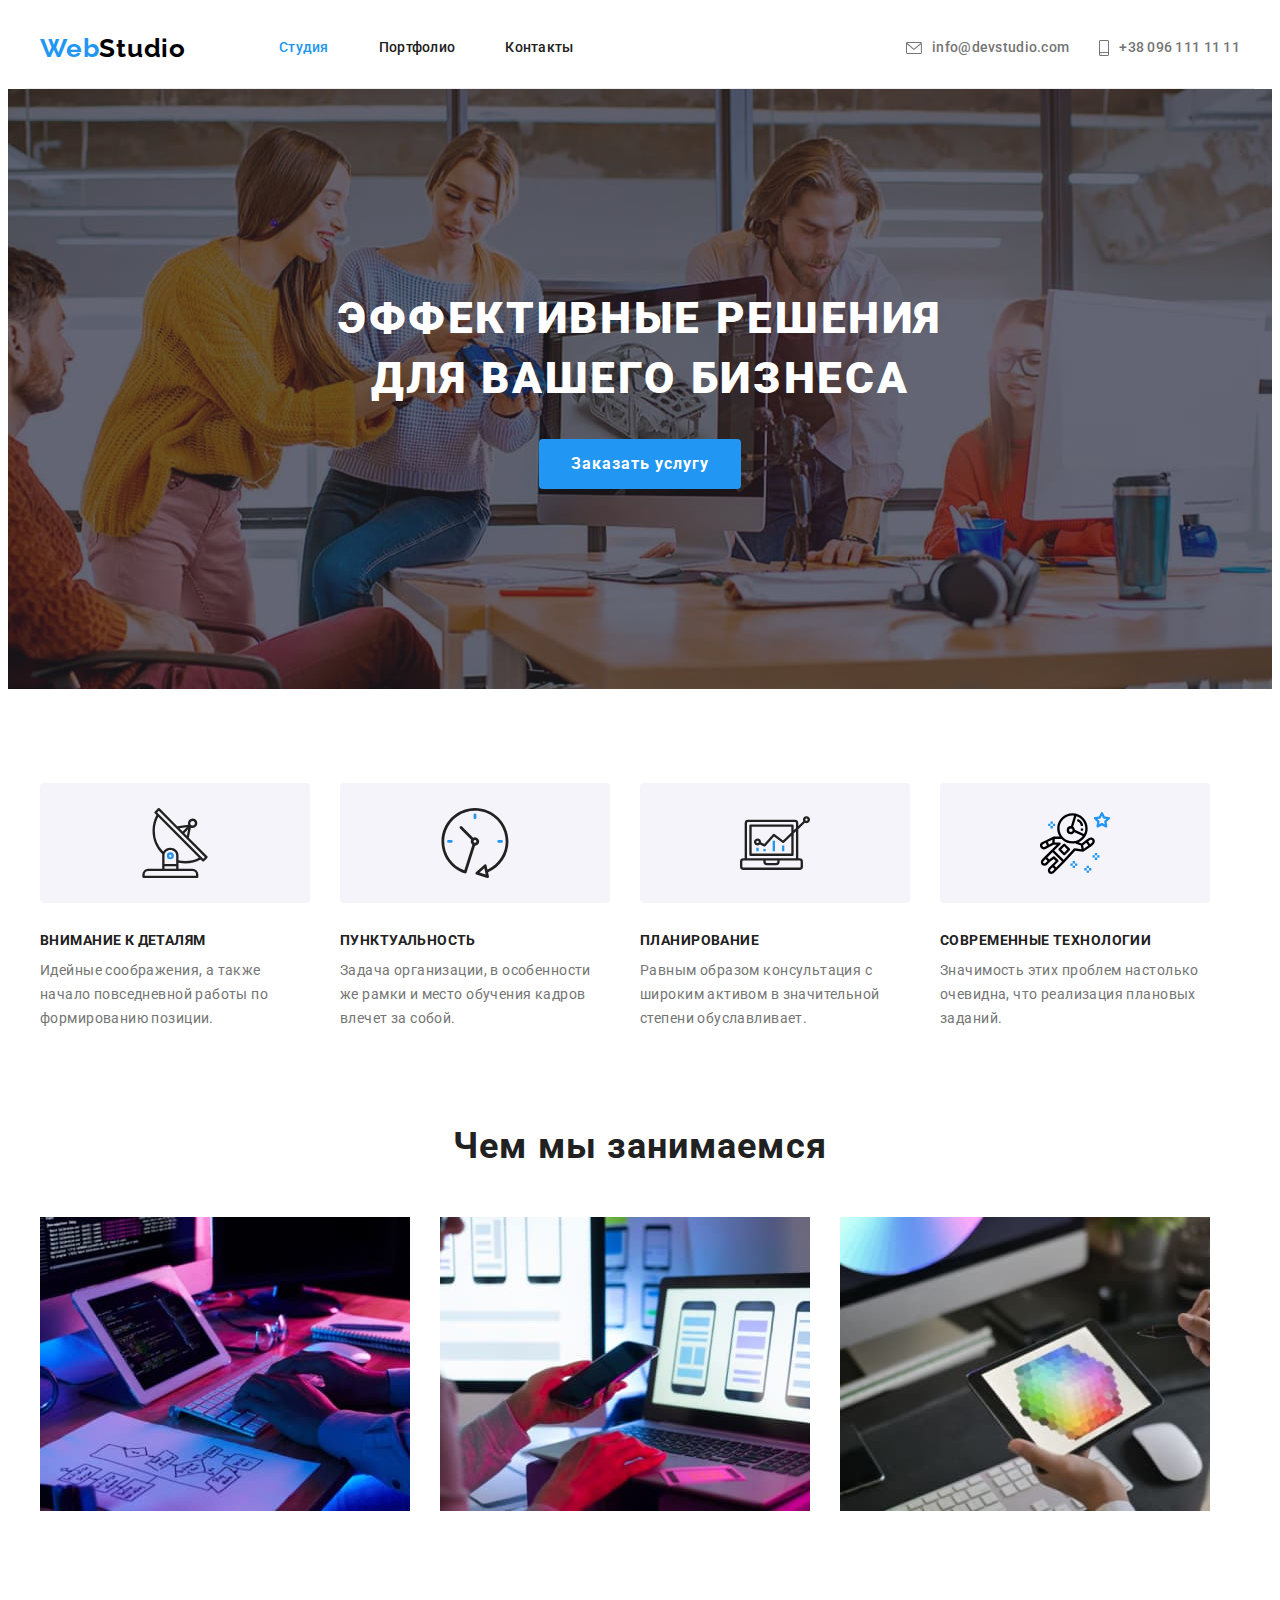
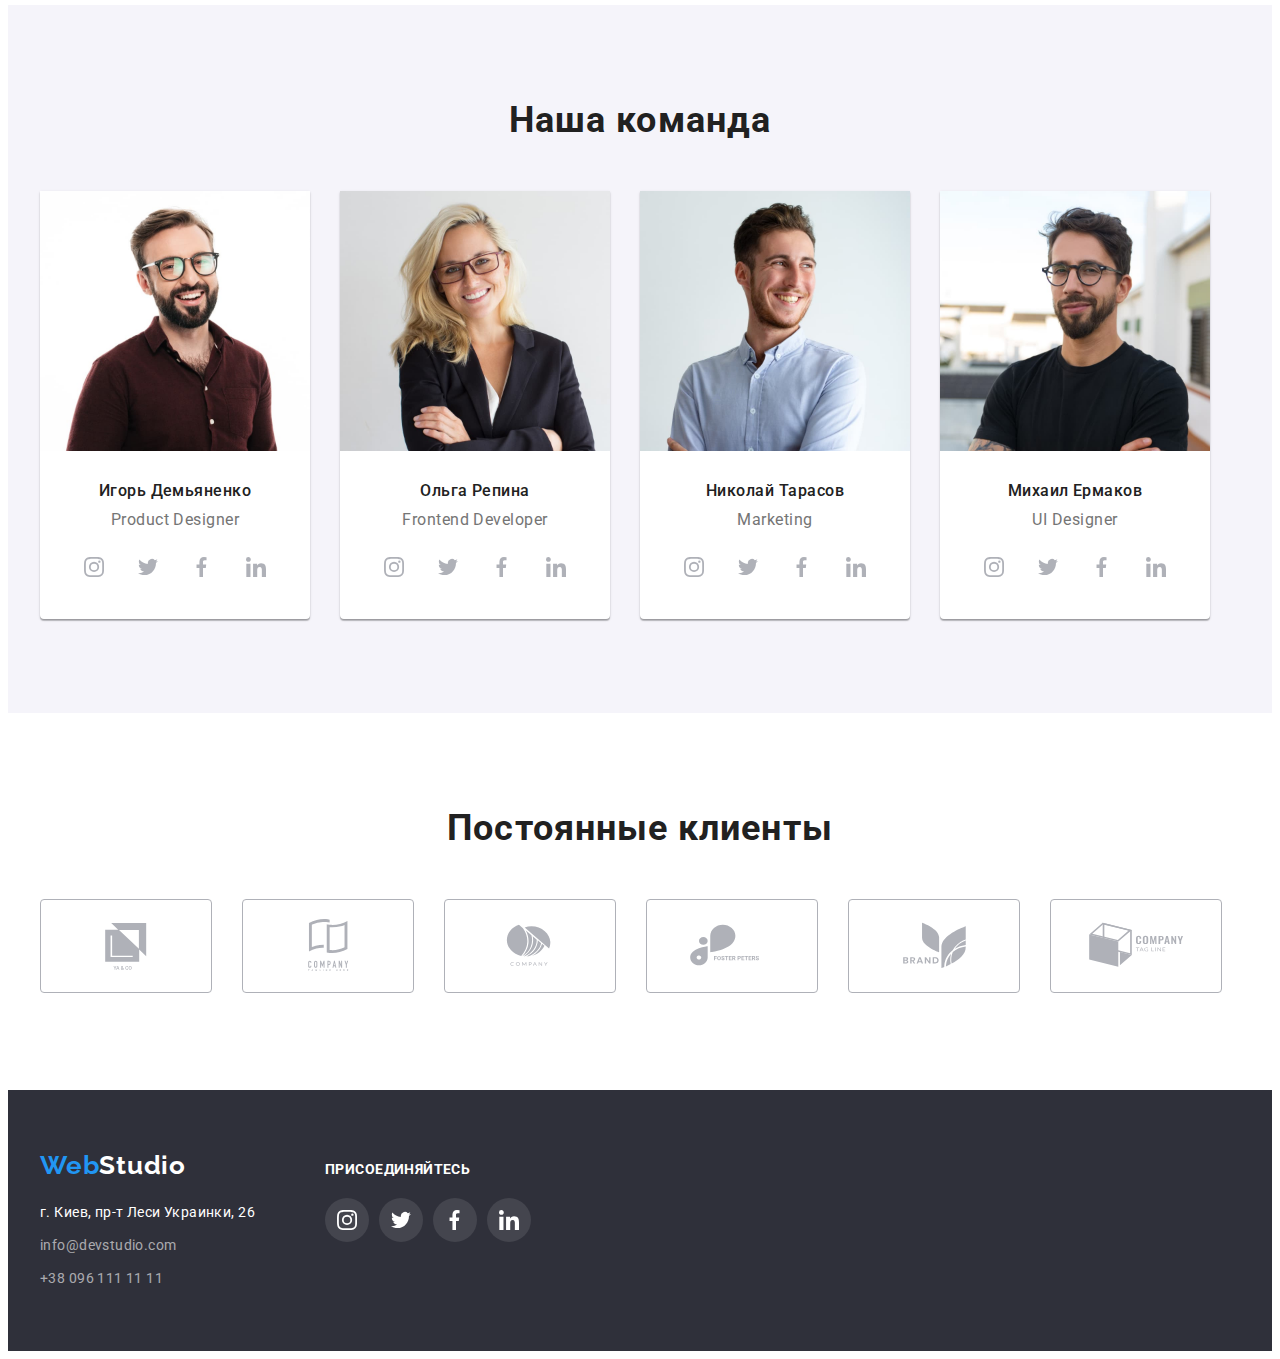
==== index.html @ 844215e6 "goit-markup-hw-05" ====
<!DOCTYPE html>
<html lang="ru">
<head>
    <meta charset="UTF-8">
    <meta http-equiv="X-UA-Compatible" content="IE=edge">
    <meta name="viewport" content="width=device-width, initial-scale=1.0">
    <title>WebStudio</title>
    <link rel="preconnect" href="https://fonts.googleapis.com">
    <link rel="preconnect" href="https://fonts.gstatic.com" crossorigin>
    <link href="https://fonts.googleapis.com/css2?family=Montserrat&family=Raleway:wght@700&family=Roboto:wght@400;500;700;900&display=swap" rel="stylesheet">
    <link rel="stylesheet" 
    href="https://cdnjs.cloudflare.com/ajax/libs/modern-normalize/1.1.0/modern-normalize.min.css" integrity="sha512-wpPYUAdjBVSE4KJnH1VR1HeZfpl1ub8YT/NKx4PuQ5NmX2tKuGu6U/JRp5y+Y8XG2tV+wKQpNHVUX03MfMFn9Q==" 
    crossorigin="anonymous" 
    referrerpolicy="no-referrer" />
    <link rel="stylesheet" href="./css/styles.css">
</head>
<body>
    <header class="header">
        <div class="conteiner">
            <nav class="header-nav">
                <a href="./index.html" class="logo-up link">Web<span class="logo-up-">Studio</span> </a>
                <ul class="header-list list">
                    <li class="header-item"><a href="./index.html" class="header-link current link">Студия</a></li>
                    <li class="header-item"><a href="./portfolio.html" class="header-link link">Портфолио</a></li>
                    <li class="header-item"><a href="" class="header-link link">Контакты</a></li>
                </ul>
            </nav>
            <ul class="header-contact list">
                <li class="header-item-mail">  
                    <a href="mailto:info@devstudio.com" class="header-mail link">
                        <svg class="icon-mail">
                            <use href="./images/iconsall1.svg#icon-mail"></use>
                        </svg>info@devstudio.com
                    </a>
                </li>
                <li class="header-item-tel">
                    <a href="tel:+380961111111" class="header-tel link">
                        <svg class="icon-smartphone">
                            <use href="./images/iconsall1.svg#icon-smartphone"></use>
                        </svg>+38 096 111 11 11
                    </a>
                </li>
            </ul>
        </div> 
    </header>
    <main>
        <section class="section hero">
            <div class="conteiner">
                <h1 class="hero-text">Эффективные решения для вашего бизнеса</h1>
                <button class="hero-btn" type="button">Заказать услугу</button>
            </div>
        </section>
        <section class="section benefits">
            <div class="conteiner">
                <h2 class="benefits-title-novisual">Преимущества</h2>
                <ul class="benefits-list list">
                    <li class="benefits-item">
                        <div class="group-size">
                            <svg class="group">
                                <use href="./images/iconsall1.svg#icon-group-1"></use>
                            </svg>
                        </div>
                        <h3 class="benefis-title-">Внимание к деталям</h3>
                        <p class="benefits-text">Идейные соображения, а также начало повседневной работы по формированию позиции.</p>
                    </li>
                    <li class="benefits-item">
                        <div class="group-size">
                            <svg class="group">
                                <use href="./images/iconsall1.svg#icon-group-2"></use>
                            </svg>
                        </div>
                        <h3 class="benefis-title-">Пунктуальность</h3>
                        <p class="benefits-text">Задача организации, в особенности же рамки и место обучения кадров влечет за собой.</p> 
                    </li>
                    <li class="benefits-item">
                        <div class="group-size">
                            <svg class="group">
                                <use href="./images/iconsall1.svg#icon-group-3"></use>
                            </svg>
                        </div>
                        <h3 class="benefis-title-">Планирование</h3>
                        <p class="benefits-text">Равным образом консультация с широким активом в значительной степени обуславливает.</p>
                    </li>
                    <li class="benefits-item">
                        <div class="group-size">
                            <svg class="group">
                                <use href="./images/iconsall1.svg#icon-group-4"></use>
                            </svg>
                        </div>
                        <h3 class="benefis-title-">Современные технологии</h3>
                        <p class="benefits-text">Значимость этих проблем настолько очевидна, что реализация плановых заданий.</p>
                    </li>
                </ul>
            </div>
        </section>
        <section class="section about">
            <div class="conteiner">
                <h2 class="about-title">Чем мы занимаемся</h2>
                <ul class="about-list list">
                    <li class="about-item"><img class="about-img" src="./images/img1.jpg" alt="работает за компьютером" width="370"></li>
                    <li class="about-item"><img class="about-img" src="./images/img2.jpg" alt="работает за ноутбуком" width="370"></li>
                    <li class="about-item"><img class="about-img" src="./images/img3.jpg" alt="работает на планшете" width="370"></li>
                </ul>
            </div>
        </section>
        <section class="section team">
            <div class="conteiner">
                <h2 class="team-title">Наша команда</h2>
                <ul class="team-list list">
                    <li class="team-item">
                        <img class="team-img" src="./images/foto1.jpg" alt="Фото члена команды Игорь Демьяненко" width="270">
                        <div class="team-people">
                            <h3 class="team-name">Игорь Демьяненко</h3>
                            <p class="team-position">Product Designer</p>
                            <div>
                                <ul class="team-soc-list list">
                                    <li class="team-soc-item">
                                        <a href="" class="team-soc-link">
                                            <svg class="team-soc-icon">
                                                <use href="./images/iconsall1.svg#icon-instagram-2"></use>
                                            </svg>
                                        </a>
                                    </li>
                                    <li class="team-soc-item">
                                        <a href="" class="team-soc-link">
                                            <svg class="team-soc-icon">
                                                <use href="./images/iconsall1.svg#icon-twitter-1"></use>
                                            </svg>
                                        </a>
                                    </li>
                                    <li class="team-soc-item">
                                        <a href="" class="team-soc-link">
                                            <svg class="team-soc-icon">
                                                <use href="./images/iconsall1.svg#icon-fecebook"></use>
                                            </svg>
                                        </a>
                                    </li>
                                    <li class="team-soc-item">
                                        <a href="" class="team-soc-link">
                                            <svg class="team-soc-icon">
                                                <use href="./images/iconsall1.svg#icon-linkedin-1"></use>
                                            </svg>
                                        </a>
                                    </li>
                                </ul>
                            </div>
                        </div>
                    </li>
                    <li class="team-item">
                        <img class="team-img" src="./images/foto2.jpg" alt="Фото члена команды Ольга Репина" width="270">
                        <div class="team-people">
                            <h3 class="team-name">Ольга Репина</h3>
                            <p class="team-position">Frontend Developer</p>
                            <div>
                                <ul class="team-soc-list list">
                                    <li class="team-soc-item">
                                        <a href="" class="team-soc-link">
                                            <svg class="team-soc-icon">
                                                <use href="./images/iconsall1.svg#icon-instagram-2"></use>
                                            </svg>
                                        </a>
                                    </li>
                                    <li class="team-soc-item">
                                        <a href="" class="team-soc-link">
                                            <svg class="team-soc-icon">
                                                <use href="./images/iconsall1.svg#icon-twitter-1"></use>
                                            </svg>
                                        </a>
                                    </li>
                                    <li class="team-soc-item">
                                        <a href="" class="team-soc-link">
                                            <svg class="team-soc-icon">
                                                <use href="./images/iconsall1.svg#icon-fecebook"></use>
                                            </svg>
                                        </a>
                                    </li>
                                    <li class="team-soc-item">
                                        <a href="" class="team-soc-link">
                                            <svg class="team-soc-icon">
                                                <use href="./images/iconsall1.svg#icon-linkedin-1"></use>
                                            </svg>
                                        </a>
                                    </li>
                                </ul>
                            </div>
                        </div> 
                    </li>
                    <li class="team-item">
                        <img class="team-img" src="./images/foto3.jpg" alt="Фото члена команды Николай Тарасов" width="270">
                        <div class="team-people">
                            <h3 class="team-name">Николай Тарасов</h3>
                            <p class="team-position">Marketing</p>
                            <div>
                                <ul class="team-soc-list list">
                                    <li class="team-soc-item">
                                        <a href="" class="team-soc-link">
                                            <svg class="team-soc-icon">
                                                <use href="./images/iconsall1.svg#icon-instagram-2"></use>
                                            </svg>
                                        </a>
                                    </li>
                                    <li class="team-soc-item">
                                        <a href="" class="team-soc-link">
                                            <svg class="team-soc-icon">
                                                <use href="./images/iconsall1.svg#icon-twitter-1"></use>
                                            </svg>
                                        </a>
                                    </li>
                                    <li class="team-soc-item">
                                        <a href="" class="team-soc-link">
                                            <svg class="team-soc-icon">
                                                <use href="./images/iconsall1.svg#icon-fecebook"></use>
                                            </svg>
                                        </a>
                                    </li>
                                    <li class="team-soc-item">
                                        <a href="" class="team-soc-link">
                                            <svg class="team-soc-icon">
                                                <use href="./images/iconsall1.svg#icon-linkedin-1"></use>
                                            </svg>
                                        </a>
                                    </li>
                                </ul>
                            </div>
                        </div>
                    </li>
                    <li class="team-item">
                        <img class="team-img" src="./images/foto4.jpg" alt="Фото члена команды Михаил Ермаков" width="270">
                        <div class="team-people">
                            <h3 class="team-name">Михаил Ермаков</h3>
                            <p class="team-position">UI Designer</p>
                            <div>
                                <ul class="team-soc-list list">
                                    <li class="team-soc-item">
                                        <a href="" class="team-soc-link">
                                            <svg class="team-soc-icon">
                                                <use href="./images/iconsall1.svg#icon-instagram-2"></use>
                                            </svg>
                                        </a>
                                    </li>
                                    <li class="team-soc-item">
                                        <a href="" class="team-soc-link">
                                            <svg class="team-soc-icon">
                                                <use href="./images/iconsall1.svg#icon-twitter-1"></use>
                                            </svg>
                                        </a>
                                    </li>
                                    <li class="team-soc-item">
                                        <a href="" class="team-soc-link">
                                            <svg class="team-soc-icon">
                                                <use href="./images/iconsall1.svg#icon-fecebook"></use>
                                            </svg>
                                        </a>
                                    </li>
                                    <li class="team-soc-item">
                                        <a href="" class="team-soc-link">
                                            <svg class="team-soc-icon">
                                                <use href="./images/iconsall1.svg#icon-linkedin-1"></use>
                                            </svg>
                                        </a>
                                    </li>
                                </ul>
                            </div>
                        </div>
                    </li>
                </ul>
            </div>        
        </section>
        <section class="section our-clients">
            <div class="conteiner">
                <h2 class="our-clients-title">Постоянные клиенты</h2>
                <ul class="our-clients-list list">
                    <li class="our-clients-item">
                        <svg class="icon-our-clients">
                            <use href="./images/iconsall1.svg#icon-client1"></use>
                        </svg>
                    </li>
                    <li class="our-clients-item">
                        <svg class="icon-our-clients">
                            <use href="./images/iconsall1.svg#icon-client2"></use>
                        </svg>
                    </li>
                    <li class="our-clients-item">
                        <svg class="icon-our-clients">
                            <use href="./images/iconsall1.svg#icon-client3"></use>
                        </svg>
                    </li>
                    <li class="our-clients-item">
                        <svg class="icon-our-clients">
                            <use href="./images/iconsall1.svg#icon-client4"></use>
                        </svg>
                    </li>
                    <li class="our-clients-item">
                        <svg class="icon-our-clients">
                            <use href="./images/iconsall1.svg#icon-client5"></use>
                        </svg>
                    </li>
                    <li class="our-clients-item">
                        <svg class="icon-our-clients">
                            <use href="./images/iconsall1.svg#icon-client6"></use>
                        </svg>
                    </li>
                </ul>
            </div>        
        </section>
    </main>
    <footer class="footer">
        <div class="conteiner">
            <div class="footer-cont">
                <div class="footer-adres">
                    <a href="./index.html" class="logo-down link">Web<span class="logo-down- link">Studio</span> </a>
                    <address class="footer-adress">
                        <ul class="footer-list list">
                            <li class="footer-item"><a class="footer-map link" href="https://goo.gl/maps/w3MeTp12ANDEHvQ4A" target="_blank" rel="noopener noindex nofollow">г. Киев, пр-т Леси Украинки, 26</a></li> 
                            <li class="footer-item"><a class="footer-mail link" href="mailto:info@devstudio.com">info@devstudio.com</a></li>
                            <li class="footer-item"><a class="footer-tel link" href="tel:+380961111111">+38 096 111 11 11</a></li>
                        </ul>
                    </address>
                </div>
                <div class="footer-join">
                    <h3 class="footer-title">присоединяйтесь</h3>
                    <ul class="footer-soc-list list">
                        <li class="footer-soc-item">
                            <a href="" class="footer-soc-link">
                                <svg class="footer-soc-icon">
                                    <use href="./images/iconsall1.svg#icon-instagram-2"></use>
                                </svg>
                            </a>
                        </li>
                        <li class="footer-soc-item">
                            <a href="" class="footer-soc-link">
                                <svg class="footer-soc-icon">
                                    <use href="./images/iconsall1.svg#icon-twitter-1"></use>
                                </svg>
                            </a>
                        </li>
                        <li class="footer-soc-item">
                            <a href="" class="footer-soc-link">
                                <svg class="footer-soc-icon">
                                    <use href="./images/iconsall1.svg#icon-fecebook"></use>
                                </svg>
                            </a>
                        </li>
                        <li class="footer-soc-item">
                            <a href="" class="footer-soc-link">
                                <svg class="footer-soc-icon">
                                    <use href="./images/iconsall1.svg#icon-linkedin-1"></use>
                                </svg>
                            </a>
                        </li>
                    </ul>
                </div>
            </div>
        </div>
    </footer>
    <script src="./js/modal.js"></script>   
</body>
</html>
---- css/styles.css ----
:root {
    --secondery-text-color: #212121;
    --accent-color: #2196F3;
    --primary-text-color: #757575;
    --primary-white-color: #FFFFFF;
    --icon-primary: #AFB1B8;
}
body {
    font-size: 14px;
    font-family: 'roboto', sans-serif;
    letter-spacing: 0.03em;
    color: var(--primary-text-color);
    background-color: var(--primary-white-color);
}
p, h1, h2, h3, h4, h5 {
    margin: 0;
}
ul {
    margin: 0;
    padding-left: 0;
}
button {
cursor: pointer;
}
.conteiner {
    width: 1200px;
    padding-left: 15px;
    padding-right: 15px;
    margin-left: auto;
    margin-right: auto;
}
.link {
    text-decoration: none;
}
.list {
    list-style: none;
}
.section {
    padding-top: 94px;
    padding-bottom: 94px;
}
.logo-up {
    font-family: 'Raleway';
    font-weight: 700;
    font-size: 26px;
    line-height: 1.19;
    letter-spacing: 0.03em;
    color: var(--accent-color);
    margin-right: 93px;
}
.logo-down {
    font-family: 'Raleway';
    font-weight: 700;
    font-size: 26px;
    line-height: 1.19;
    letter-spacing: 0.03em;
    color: var(--accent-color);
    display: inline-block;
    margin-bottom: 20px;
}
.logo-up- {
    color: #000000;
}
.logo-down- {
    color: #FFFFFF;
}
.header-nav {
display: flex;
align-items: center;
}
.header-item:not(:last-child) {
    margin-right: 50px;
}
.header-link,
.header-mail,
.header-tel {
    font-weight: 500;
    font-size: 14px;
    line-height: 1.14;
    letter-spacing: 0.02em;
    color: var(--secondery-text-color);
    padding: 32px 0;
    display: inline-block;
}
.header-item-mail:not(:last-child) {
    margin-right: 30px;
}
.icon-mail {
    width: 16px;
    height: 12px;
    margin-right: 10px;
    fill: currentColor;
}
.header-mail {
    display: flex;
    align-items: center;
    cursor: pointer;
}
.icon-smartphone {
    width: 10px;
    height: 16px;
    margin-right: 10px;
    fill: currentColor;
}
.header-tel {
    display: flex;
    align-items: center;
    cursor: pointer;
}
.header-item-mail .header-mail:hover,
.header-item-mail .header-mail:focus,
.header-item-tel .header-tel:hover,
.header-item-tel .header-tel:focus {
    color: var(--accent-color);
    fill: currentColor;
}
.header-tel {
    margin-left: auto; 
}
.header .conteiner {
    display: flex;
    align-items: center;
}
.header .conteiner:not(index.html) {
    border-bottom: 1px solid #ECECEC;
}
.header-list {
    display: flex;
    align-items: center;
}
.header-contact {
    display: flex;
    align-items: center;
    margin-left: auto;
}
.header-mail,
.header-tel {
    color: var(--primary-text-color);
}
.hero {
    background-color: #2F303A; 
    background-image: linear-gradient(rgba(47, 48, 58, 0.4), rgba(47, 48, 58, 0.4)), url(../images/header.jpg);
    background-size: cover;
    background-repeat: no-repeat;
    background-position: center;
    max-width: 1600px;
    text-align: center;
    padding: 200px 0;
    margin-left: auto;
    margin-right: auto;
}
.hero-text{
    font-weight: 900;
    font-size: 44px;
    line-height: 1.36;
    letter-spacing: 0.06em;
    text-transform: uppercase;
    color: var(--primary-white-color);
    margin-bottom: 30px;
    width: 696px;
    margin-left: auto;
    margin-right: auto;
}
.hero-btn {
    display: inline-block;
    font-family: inherit;
    font-weight: 700;
    font-size: 16px;
    line-height: 1.88;
    letter-spacing: 0.06em;
    color: var(--primary-white-color);
    background-color: var(--accent-color);
    border-radius: 4px;
    border: none;
    padding: 10px 32px;
}
.hero-btn:hover,
.hero-btn:focus {
    box-shadow: 0px 4px 4px rgba(0, 0, 0, 0.15);
}
.benefits-list {
    display: flex;
}
.benefits-item:not(:last-child) {
    margin-right: 30px;
}
.benefits-item {
    width: 270px;
}
.group {
    width: 70px;
    height: 70px;
}
.group-size {
    height: 120px;
    background: #F5F4FA;
    border-radius: 4px;
    margin-bottom: 30px;
    display: flex;
    align-items: center;
    justify-content: center;
}
.benefits-title, .about-title, .team-title, .our-clients-title {
    font-weight: 700;
    font-size: 36px;
    line-height: 1.17;
    text-align: center;
    letter-spacing: 0.03em;
    color: var(--secondery-text-color);
    margin-bottom: 50px;
}
.about {
    padding-top: 0;
}
.about-list {
    display: flex;
    align-items: center;
}
.about-item + .about-item, .team-item + .team-item {
    margin-left: 30px;
}
.about-img {
    display: block;
}
.benefis-title- {
    font-weight: 700;
    font-size: 14px;
    line-height: 1.14;
    letter-spacing: 0.03em;
    text-transform: uppercase;
    color: var(--secondery-text-color);
    margin-bottom: 10px;
}
.benefits-title-novisual, .portfolio-name-novisual {
    position: absolute;
    white-space: nowrap;
    width: 1px;
    height: 1px;
    overflow: hidden;
    border: 0;
    padding: 0;
    clip: rect(0 0 0 0);
    clip-path: inset(50%);
    margin: -1px;
}
.benefits-text {
    font-weight: 400;
    font-size: 14px;
    line-height: 1.71;
    letter-spacing: 0.03em;
    color: var(--primary-text-color);
}
.team {
    background-color: #F5F4FA;
}
.team-list {
    display: flex;
}
.team-item {
    background-color: var(--primary-white-color);
    box-shadow: 0px 1px 3px rgba(0, 0, 0, 0.12), 0px 1px 1px rgba(0, 0, 0, 0.14), 0px 2px 1px rgba(0, 0, 0, 0.2);
    border-radius: 0px 0px 4px 4px;
}
.team-img {
    display: block;
}
.team-people {
    padding: 30px 32px;
}
.team-name {
    font-weight: 500;
    font-size: 16px;
    line-height: 1.19;
    text-align: center;
    letter-spacing: 0.03em;
    color: var(--secondery-text-color);
    margin-bottom: 10px;
}
.team-position {
    font-weight: 400;
    font-size: 16px;
    line-height: 1.19;
    text-align: center;
    letter-spacing: 0.03em;
    color: var(--primary-text-color);
    margin-bottom: 16px;
}
.team-soc-link {
    width: 44px;
    height: 44px;
    background-color: var(--primary-white-color);
    border-radius: 50%;
    display: flex;
    justify-content: center;
    align-items: center;
}
.team-soc-icon {
    width: 20px;
    height: 20px;
    fill: var(--icon-primary);
}
.team-soc-link:hover, .team-soc-link:focus {
    background-color: var(--accent-color);
}
.team-soc-link:hover .team-soc-icon, .team-soc-link:focus .team-soc-icon {
    fill: var(--primary-white-color);
}
.team-soc-list {
    display: flex;
    justify-content: center;
}
.team-soc-item + .team-soc-item {
    margin-left: 10px;
}
.icon-our-clients {
    width: 172px;
    height: 94px;
    border: 1px solid #AFB1B8;
    box-sizing: border-box;
    border-radius: 4px;
    cursor: pointer;
    fill: var(--icon-primary);
}
.icon-our-clients:hover, 
.icon-our-clients:focus {
    fill: var(--accent-color);
    border: 1px solid var(--accent-color);    
}
.our-clients-item:not(:last-child) {
    margin-right: 30px;
}
.our-clients-list {
    display: flex;
}
.footer {
    background-color: #2F303A;
    padding: 60px 0;
}
.footer-adres {
    margin-right: 70px;
}
.footer-item:not(:last-child) {
    margin-bottom: 9px;
}
.footer-map {
    font-style: normal;
    font-weight: 400;
    font-size: 14px;
    line-height: 1.71;
    letter-spacing: 0.03em;
    color: var(--primary-white-color);
    margin-bottom: 9px;
}
.footer-mail,
.footer-tel {
    font-style: normal;
    font-weight: 400;
    font-size: 14px;
    line-height: 1.71;
    letter-spacing: 0.03em;
    color: rgba(255, 255, 255, 0.6);
    margin-bottom: 9px;
}
.footer-mail:hover, .footer-tel:hover, .header-link:hover, .footer-mail:focus, .footer-tel:focus, .header-link:focus {
    color: var(--accent-color);
}
.footer-soc-icon {
    width: 20px;
    height: 20px;
    fill: var(--primary-white-color);
}
.footer-soc-link {
    width: 44px;
    height: 44px;
    background-color: rgba(255, 255, 255, 0.1);
    border-radius: 50%;
    display: flex;
    justify-content: center;
    align-items: center;
}
.footer-soc-link:hover, .footer-soc-link:focus {
    background-color: var(--accent-color);
}
.footer-soc-list {
    display: flex;
}
.footer-soc-item + .footer-soc-item {
    margin-left: 10px;
}
.footer-title {
    font-weight: 700;
    font-size: 14px;
    line-height: 1.14;
    letter-spacing: 0.03em;
    text-transform: uppercase;
    color: #FFFFFF;
    margin-bottom: 20px;
}
.footer-cont {
    display: flex;
    align-items: baseline;
}
.choice-list {
    display: flex;
    justify-content: center;
    margin-bottom: 50px;
}
.choice-item:not(:last-child) {
    margin-right: 8px;
}
.choice-item:hover,
.choice-item:focus {
    box-shadow: 0px 3px 1px rgba(0, 0, 0, 0.1), 0px 1px 2px rgba(0, 0, 0, 0.08), 0px 2px 2px rgba(0, 0, 0, 0.12);
    border-radius: 4px;
}
.choice-btn {
    font-weight: 500;
    font-size: 16px;
    line-height: 1.63;
    text-align: center;
    letter-spacing: 0.03em;
    color: var(--secondery-text-color);
    background-color: #F5F4FA;
    padding: 6px 22px;
    border: none;
    border-radius: 4px;
}
.choice-btn:hover,
.choice-btn:focus,
.choice-btn.current {
    color: var(--primary-white-color);
    background-color: var(--accent-color)
}
.portfolio-list {
    display: flex;
    flex-wrap: wrap;
}
.portfolio-item:hover {
    box-shadow: 0px 1px 1px rgba(0, 0, 0, 0.12), 0px 4px 4px rgba(0, 0, 0, 0.06), 1px 4px 6px rgba(0, 0, 0, 0.16);
}
.portfolio-item:not(:last-child) {
    margin-right: 30px;
    margin-bottom: 30px;
}
.portfolio-item:nth-child(3n) {
    margin-right: 0px;
}
.portfolio-item:nth-last-child(-n+3) {
    margin-bottom: 0px;
}
.portfolio-site {
    border-right: 1px solid #EEEEEE;
    border-bottom: 1px solid #EEEEEE;
    border-left: 1px solid #EEEEEE;
    padding: 20px 24px 20px 24px;   
}
.portfolio-title {
    font-weight: 700;
    font-size: 18px;
    line-height: 2;
    letter-spacing: 0.06em;
    color: var(--secondery-text-color);
    margin-bottom: 4px;
}
.portfolio-text {
    font-weight: 400;
    font-size: 16px;
    line-height: 1.88;
    letter-spacing: 0.03em;
    color: var(--primary-text-color);
}
.portfolio-img {
    display: block;
}
.current {
    color: var(--accent-color);
}
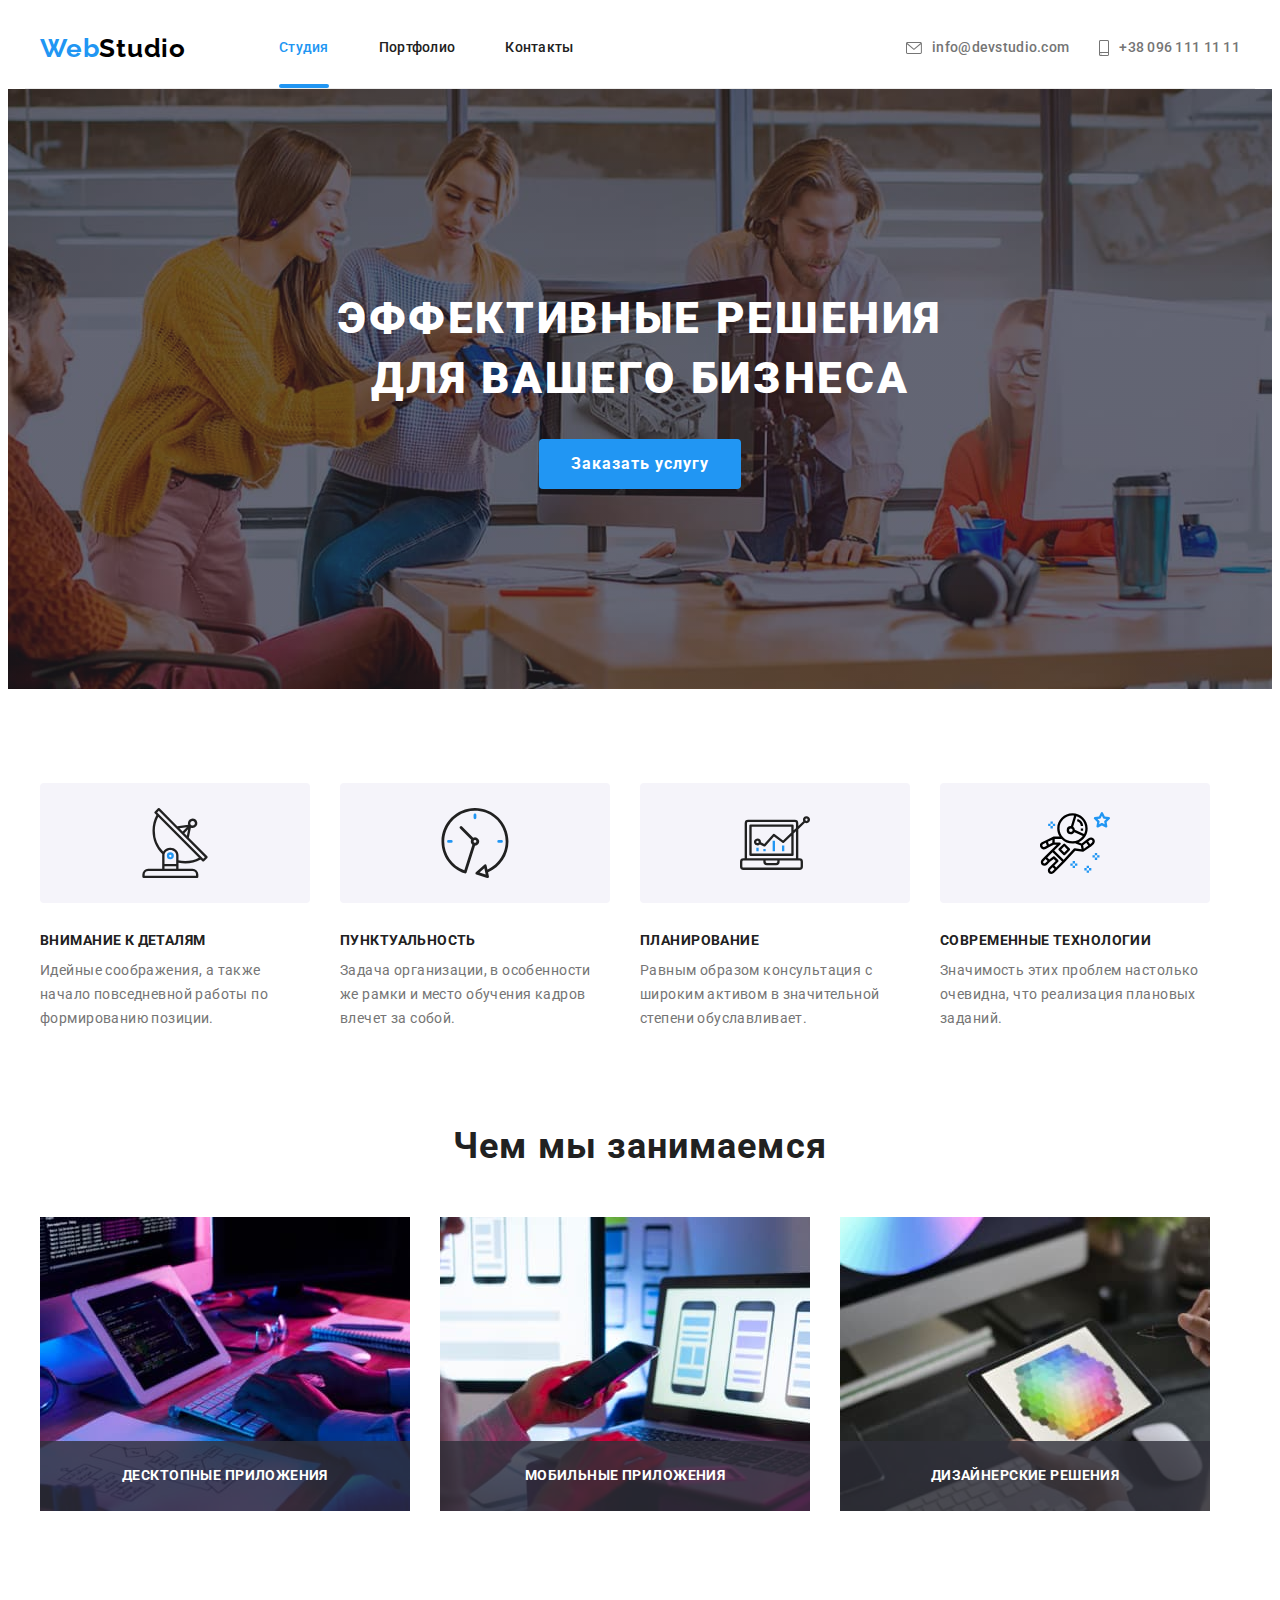
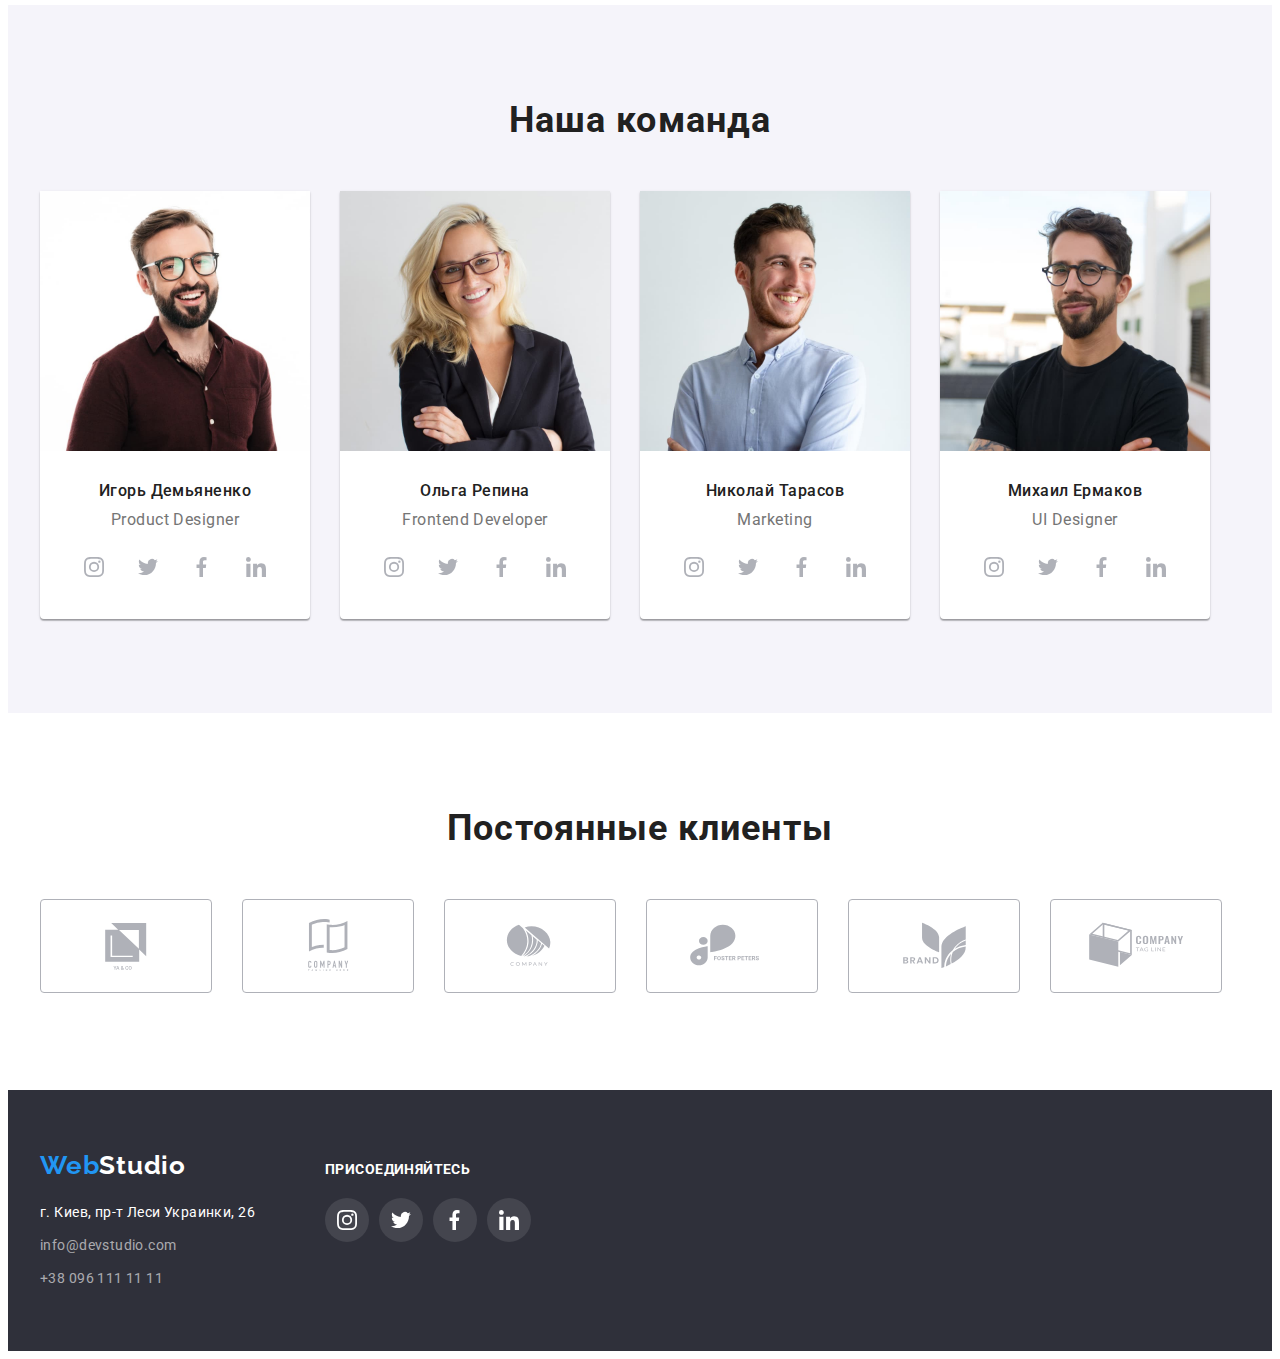
==== commit 02cfd53a: "goit-markup-hw-05" ====
--- a/index.html
+++ b/index.html
@@ -20,7 +20,8 @@
             <nav class="header-nav">
                 <a href="./index.html" class="logo-up link">Web<span class="logo-up-">Studio</span> </a>
                 <ul class="header-list list">
-                    <li class="header-item"><a href="./index.html" class="header-link current link">Студия</a></li>
+                    <div></div>
+                    <li class="header-item"><a href="./index.html" class="header-link down-hover current link">Студия</a></li>
                     <li class="header-item"><a href="./portfolio.html" class="header-link link">Портфолио</a></li>
                     <li class="header-item"><a href="" class="header-link link">Контакты</a></li>
                 </ul>
@@ -47,7 +48,7 @@
         <section class="section hero">
             <div class="conteiner">
                 <h1 class="hero-text">Эффективные решения для вашего бизнеса</h1>
-                <button class="hero-btn" type="button">Заказать услугу</button>
+                <button class="hero-btn" data-modal-open type="button">Заказать услугу</button>
             </div>
         </section>
         <section class="section benefits">
@@ -97,9 +98,24 @@
             <div class="conteiner">
                 <h2 class="about-title">Чем мы занимаемся</h2>
                 <ul class="about-list list">
-                    <li class="about-item"><img class="about-img" src="./images/img1.jpg" alt="работает за компьютером" width="370"></li>
-                    <li class="about-item"><img class="about-img" src="./images/img2.jpg" alt="работает за ноутбуком" width="370"></li>
-                    <li class="about-item"><img class="about-img" src="./images/img3.jpg" alt="работает на планшете" width="370"></li>
+                    <li class="about-item">
+                        <img class="about-img" src="./images/img1.jpg" alt="работает за компьютером" width="370">
+                        <div class="about-background">
+                            <p class="about-text">Десктопные приложения</p>
+                        </div>
+                    </li>
+                    <li class="about-item">
+                        <img class="about-img" src="./images/img2.jpg" alt="работает за ноутбуком" width="370">
+                        <div class="about-background">
+                            <p class="about-text">Мобильные приложения</p>
+                        </div>
+                    </li>
+                    <li class="about-item">
+                        <img class="about-img" src="./images/img3.jpg" alt="работает на планшете" width="370">
+                        <div class="about-background">
+                            <p class="about-text">Дизайнерские решения</p>
+                        </div>
+                    </li>
                 </ul>
             </div>
         </section>
@@ -353,6 +369,15 @@
             </div>
         </div>
     </footer>
+    <div class="backdrop is-hidden" data-modal>
+        <div class="modal">
+            <button class="button-close" data-modal-close type="">
+                <svg class="icon-close">
+                    <use href="./images/iconsall1.svg#icon-close"></use>
+                </svg>
+            </button>
+        </div>
+    </div>
     <script src="./js/modal.js"></script>   
 </body>
 </html>--- a/css/styles.css
+++ b/css/styles.css
@@ -4,6 +4,7 @@
     --primary-text-color: #757575;
     --primary-white-color: #FFFFFF;
     --icon-primary: #AFB1B8;
+    --timing-anim: 250ms cubic-bezier(0.4, 0, 0.2, 1);
 }
 body {
     font-size: 14px;
@@ -71,7 +72,6 @@
 .header-item:not(:last-child) {
     margin-right: 50px;
 }
-.header-link,
 .header-mail,
 .header-tel {
     font-weight: 500;
@@ -81,6 +81,31 @@
     color: var(--secondery-text-color);
     padding: 32px 0;
     display: inline-block;
+    transition: color var(--timing-anim);
+}
+.header-link {
+    font-weight: 500;
+    font-size: 14px;
+    line-height: 1.14;
+    letter-spacing: 0.02em;
+    color: var(--secondery-text-color);
+    padding: 32px 0;
+    display: inline-block;
+}
+.down-hover {
+    transition: color var(--timing-anim);
+    position: relative;
+}
+.down-hover::after {
+    content: "";
+    display: block;
+    width: 100%;
+    height: 4px;
+    border-radius: 2px;
+    background: #2196F3;
+    position: absolute;
+    left: 0;
+    bottom: 0;
 }
 .header-item-mail:not(:last-child) {
     margin-right: 30px;
@@ -219,8 +244,28 @@
 .about-item + .about-item, .team-item + .team-item {
     margin-left: 30px;
 }
+.about-item {
+    position: relative;
+}
 .about-img {
     display: block;
+}
+.about-background {
+    position: absolute;
+    bottom: 0;
+    width: 370px;
+    height: 70px;
+    background: rgba(47, 48, 58, 0.8);
+}
+.about-text {
+    font-weight: 700;
+    font-size: 14px;
+    line-height: 1.14;
+    letter-spacing: 0.03em;
+    text-transform: uppercase;
+    color: var(--primary-white-color);
+    text-align: center;
+    padding: 27px 0px;
 }
 .benefis-title- {
     font-weight: 700;
@@ -293,11 +338,13 @@
     display: flex;
     justify-content: center;
     align-items: center;
+    transition: background-color var(--timing-anim);
 }
 .team-soc-icon {
     width: 20px;
     height: 20px;
     fill: var(--icon-primary);
+    transition: fill var(--timing-anim);
 }
 .team-soc-link:hover, .team-soc-link:focus {
     background-color: var(--accent-color);
@@ -320,6 +367,7 @@
     border-radius: 4px;
     cursor: pointer;
     fill: var(--icon-primary);
+    transition: fill var(--timing-anim), border var(--timing-anim);
 }
 .icon-our-clients:hover, 
 .icon-our-clients:focus {
@@ -360,8 +408,9 @@
     letter-spacing: 0.03em;
     color: rgba(255, 255, 255, 0.6);
     margin-bottom: 9px;
-}
-.footer-mail:hover, .footer-tel:hover, .header-link:hover, .footer-mail:focus, .footer-tel:focus, .header-link:focus {
+    transition: color var(--timing-anim);
+}
+.footer-mail:hover, .footer-tel:hover, .header-link:hover, .footer-mail:focus, .footer-tel:focus, .header-link:focus, .header-link:hover,.header-link:focus {
     color: var(--accent-color);
 }
 .footer-soc-icon {
@@ -377,6 +426,7 @@
     display: flex;
     justify-content: center;
     align-items: center;
+    transition: background-color var(--timing-anim);
 }
 .footer-soc-link:hover, .footer-soc-link:focus {
     background-color: var(--accent-color);
@@ -404,6 +454,9 @@
     display: flex;
     justify-content: center;
     margin-bottom: 50px;
+}
+.choice-item {
+    transition: box-shadow var(--timing-anim);
 }
 .choice-item:not(:last-child) {
     margin-right: 8px;
@@ -424,6 +477,7 @@
     padding: 6px 22px;
     border: none;
     border-radius: 4px;
+    transition: background-color var(--timing-anim), color var(--timing-anim);
 }
 .choice-btn:hover,
 .choice-btn:focus,
@@ -435,6 +489,9 @@
     display: flex;
     flex-wrap: wrap;
 }
+.portfolio-item {
+    transition: box-shadow var(--timing-anim);
+}
 .portfolio-item:hover {
     box-shadow: 0px 1px 1px rgba(0, 0, 0, 0.12), 0px 4px 4px rgba(0, 0, 0, 0.06), 1px 4px 6px rgba(0, 0, 0, 0.16);
 }
@@ -447,6 +504,30 @@
 }
 .portfolio-item:nth-last-child(-n+3) {
     margin-bottom: 0px;
+}
+.portfolio-wrap {
+    position: relative;
+    overflow: hidden;
+}
+.card-background {
+    width: 370px;
+    height: 100%;
+    background: rgba(33, 150, 243, 0.9);
+    position: absolute;
+    top: 0;
+    transform: translateY(100%);
+    transition: var(--timing-anim);
+}
+.card-text {
+    font-weight: 400;
+    font-size: 18px;
+    line-height: 1.56;
+    letter-spacing: 0.03em;
+    color: #FFFFFF;
+    padding: 63px 24px;
+}
+.portfolio-link:hover .card-background {
+    transform: translateY(0%);
 }
 .portfolio-site {
     border-right: 1px solid #EEEEEE;
@@ -475,3 +556,41 @@
 .current {
     color: var(--accent-color);
 }
+.backdrop {
+    position: fixed;
+    width: 100%;
+    height: 100%;
+    top: 0;
+    background-color: rgba(0, 0, 0, 0.1);
+    transition: var(--timing-anim);
+}
+.modal {
+    width: 528px;
+    min-height: 581px;
+    border-radius: 4px;
+    background-color: var(--primary-white-color);
+    position: absolute;
+    top: 50%;
+    left: 50%;
+    transform: translate(-50%, -50%);
+}
+.button-close {
+    padding: 0;
+    border: none;
+    width: 30px;
+    height: 30px;
+    background-color: var(--primary-white-color);
+    position: absolute;
+    top: 8px;
+    right: 8px;
+}
+.icon-close {
+    width: 30px;
+    height: 30px;
+    stroke: rgba(0, 0, 0, 0.1)
+}
+.is-hidden {
+    opacity: 0;
+    pointer-events: none;
+    visibility: hidden;
+}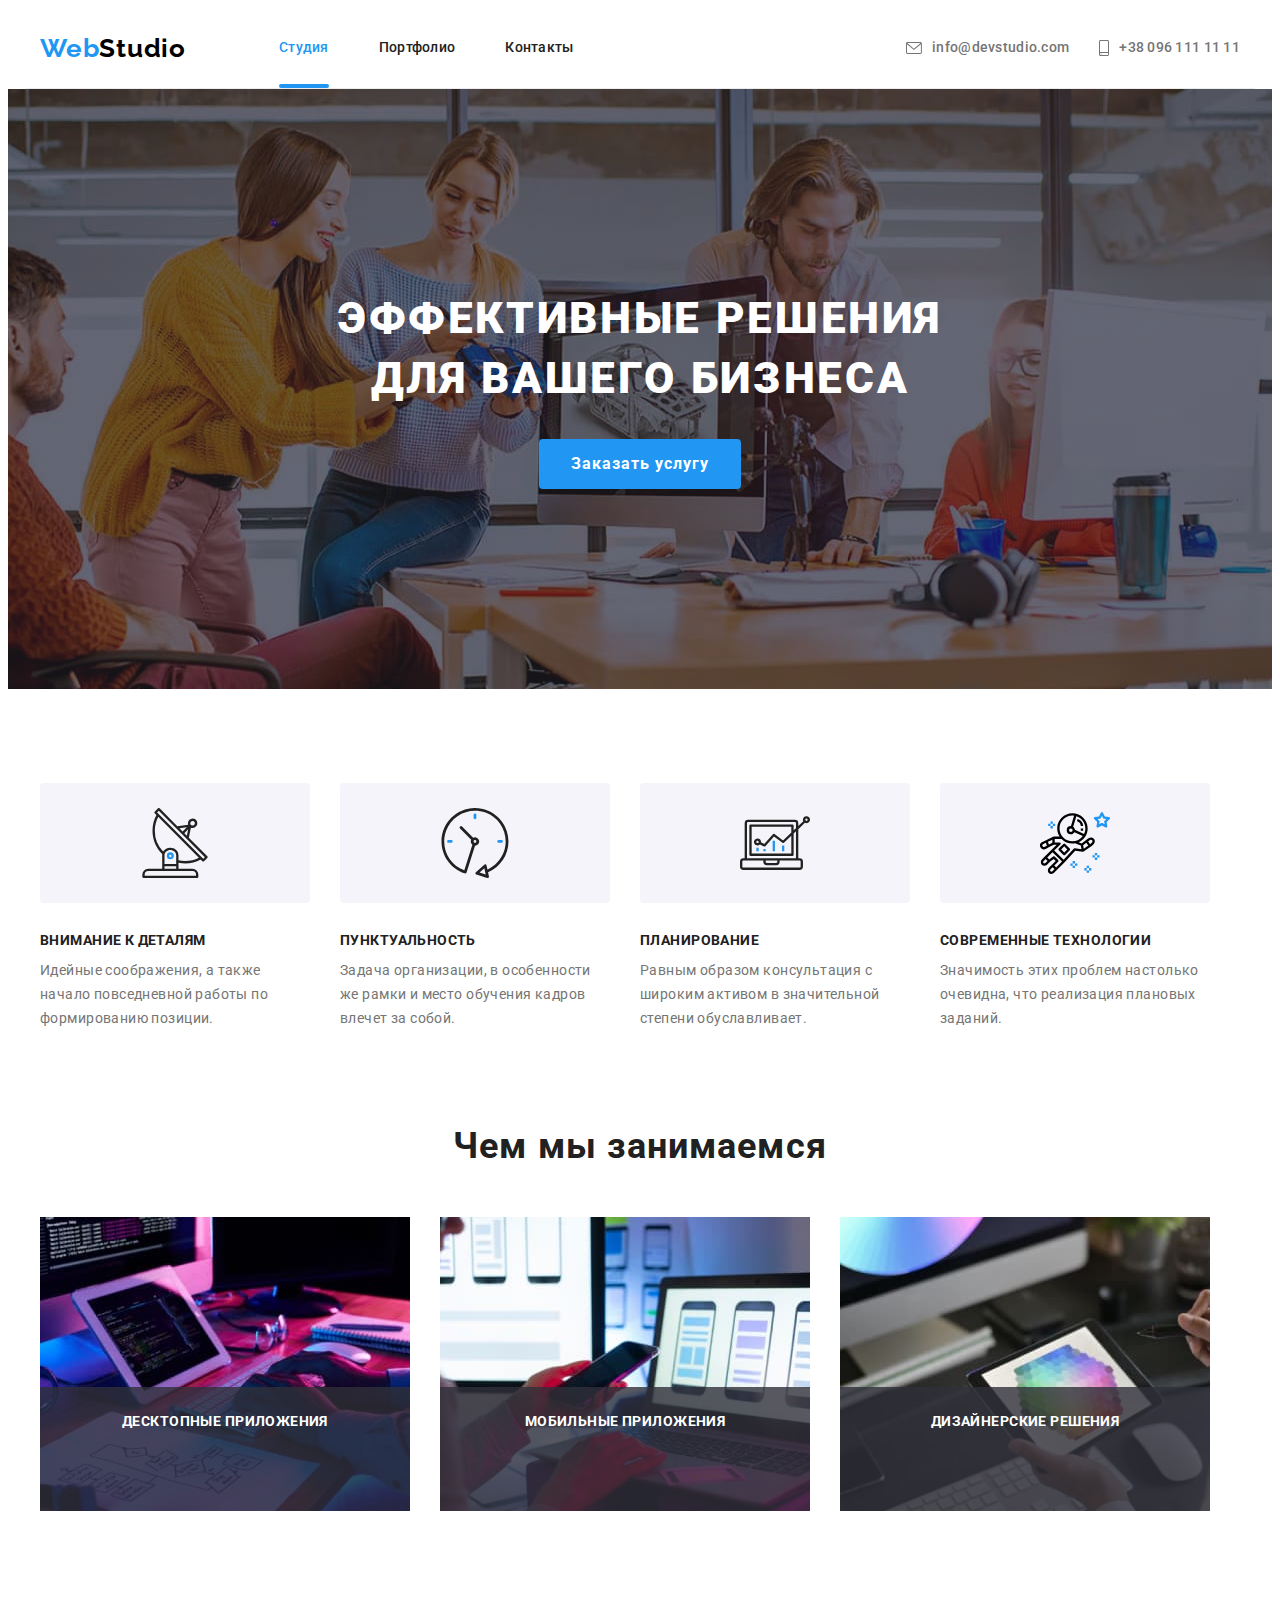
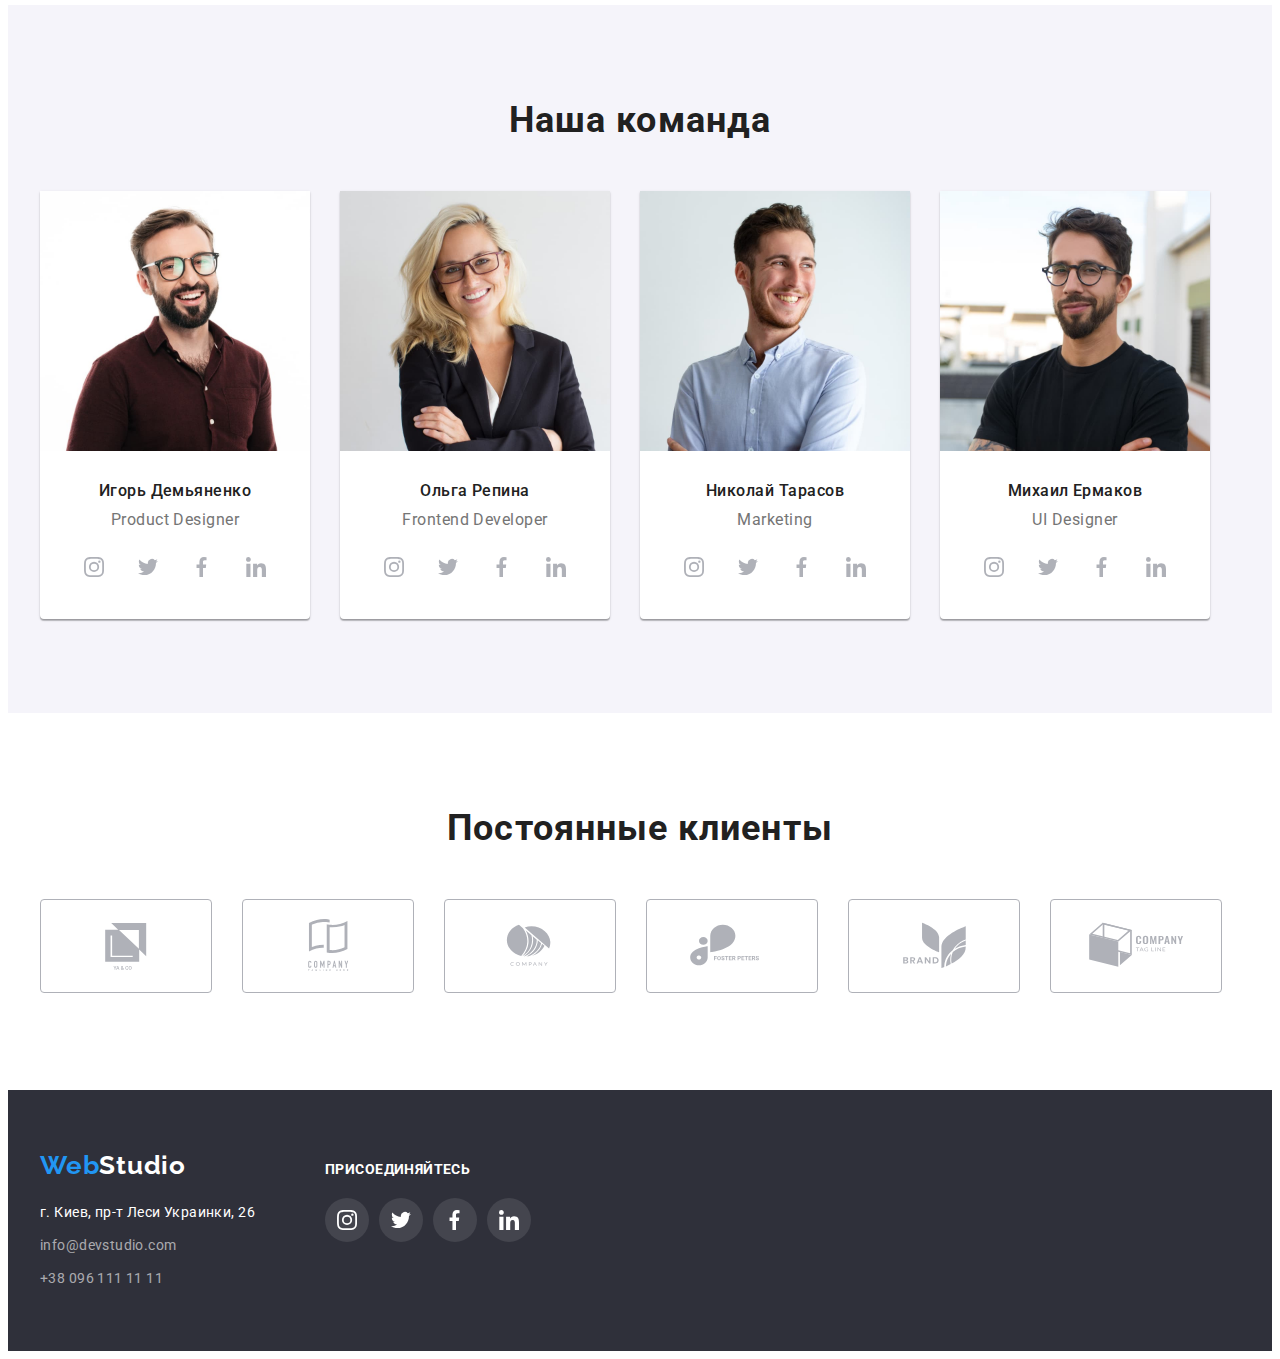
==== commit 1e2af1a9: "goit-markup-hw-05" ====
--- a/index.html
+++ b/index.html
@@ -20,7 +20,6 @@
             <nav class="header-nav">
                 <a href="./index.html" class="logo-up link">Web<span class="logo-up-">Studio</span> </a>
                 <ul class="header-list list">
-                    <div></div>
                     <li class="header-item"><a href="./index.html" class="header-link down-hover current link">Студия</a></li>
                     <li class="header-item"><a href="./portfolio.html" class="header-link link">Портфолио</a></li>
                     <li class="header-item"><a href="" class="header-link link">Контакты</a></li>
@@ -99,22 +98,22 @@
                 <h2 class="about-title">Чем мы занимаемся</h2>
                 <ul class="about-list list">
                     <li class="about-item">
-                        <img class="about-img" src="./images/img1.jpg" alt="работает за компьютером" width="370">
-                        <div class="about-background">
-                            <p class="about-text">Десктопные приложения</p>
-                        </div>
+                            <div class="about-card">    
+                                <img class="about-img" src="./images/img1.jpg" alt="работает за компьютером" width="370">
+                                <p class="about-text">Десктопные приложения</p>
+                            </div>
                     </li>
                     <li class="about-item">
-                        <img class="about-img" src="./images/img2.jpg" alt="работает за ноутбуком" width="370">
-                        <div class="about-background">
-                            <p class="about-text">Мобильные приложения</p>
-                        </div>
+                            <div class="about-card">
+                                <img class="about-img" src="./images/img2.jpg" alt="работает за ноутбуком" width="370">    
+                                <p class="about-text">Мобильные приложения</p>
+                            </div>
                     </li>
                     <li class="about-item">
-                        <img class="about-img" src="./images/img3.jpg" alt="работает на планшете" width="370">
-                        <div class="about-background">
-                            <p class="about-text">Дизайнерские решения</p>
-                        </div>
+                            <div class="about-card">    
+                                <img class="about-img" src="./images/img3.jpg" alt="работает на планшете" width="370">
+                                <p class="about-text">Дизайнерские решения</p>
+                            </div>
                     </li>
                 </ul>
             </div>
--- a/css/styles.css
+++ b/css/styles.css
@@ -73,7 +73,8 @@
     margin-right: 50px;
 }
 .header-mail,
-.header-tel {
+.header-tel,
+.header-link {
     font-weight: 500;
     font-size: 14px;
     line-height: 1.14;
@@ -83,17 +84,7 @@
     display: inline-block;
     transition: color var(--timing-anim);
 }
-.header-link {
-    font-weight: 500;
-    font-size: 14px;
-    line-height: 1.14;
-    letter-spacing: 0.02em;
-    color: var(--secondery-text-color);
-    padding: 32px 0;
-    display: inline-block;
-}
 .down-hover {
-    transition: color var(--timing-anim);
     position: relative;
 }
 .down-hover::after {
@@ -132,10 +123,12 @@
     align-items: center;
     cursor: pointer;
 }
-.header-item-mail .header-mail:hover,
-.header-item-mail .header-mail:focus,
-.header-item-tel .header-tel:hover,
-.header-item-tel .header-tel:focus {
+.header-mail:hover,
+.header-mail:focus,
+.header-tel:hover,
+.header-tel:focus,
+.header-link:hover,
+.header-link:focus {
     color: var(--accent-color);
     fill: currentColor;
 }
@@ -146,7 +139,7 @@
     display: flex;
     align-items: center;
 }
-.header .conteiner:not(index.html) {
+.header .conteiner {
     border-bottom: 1px solid #ECECEC;
 }
 .header-list {
@@ -250,22 +243,22 @@
 .about-img {
     display: block;
 }
-.about-background {
-    position: absolute;
+.about-text {
+    font-weight: 700;
+    font-size: 14px;
+    line-height: 1.14;
+    letter-spacing: 0.03em;
+    text-transform: uppercase;
+    color: var(--primary-white-color);
+    text-align: center;
+    padding: 27px 0px;
+
     bottom: 0;
     width: 370px;
     height: 70px;
     background: rgba(47, 48, 58, 0.8);
-}
-.about-text {
-    font-weight: 700;
-    font-size: 14px;
-    line-height: 1.14;
-    letter-spacing: 0.03em;
-    text-transform: uppercase;
-    color: var(--primary-white-color);
-    text-align: center;
-    padding: 27px 0px;
+
+    position: absolute;
 }
 .benefis-title- {
     font-weight: 700;
@@ -410,7 +403,7 @@
     margin-bottom: 9px;
     transition: color var(--timing-anim);
 }
-.footer-mail:hover, .footer-tel:hover, .header-link:hover, .footer-mail:focus, .footer-tel:focus, .header-link:focus, .header-link:hover,.header-link:focus {
+.footer-mail:hover, .footer-tel:hover, .footer-mail:focus, .footer-tel:focus {
     color: var(--accent-color);
 }
 .footer-soc-icon {
@@ -455,14 +448,11 @@
     justify-content: center;
     margin-bottom: 50px;
 }
-.choice-item {
-    transition: box-shadow var(--timing-anim);
-}
 .choice-item:not(:last-child) {
     margin-right: 8px;
 }
-.choice-item:hover,
-.choice-item:focus {
+.choice-btn:hover,
+.choice-btn:focus {
     box-shadow: 0px 3px 1px rgba(0, 0, 0, 0.1), 0px 1px 2px rgba(0, 0, 0, 0.08), 0px 2px 2px rgba(0, 0, 0, 0.12);
     border-radius: 4px;
 }
@@ -477,7 +467,7 @@
     padding: 6px 22px;
     border: none;
     border-radius: 4px;
-    transition: background-color var(--timing-anim), color var(--timing-anim);
+    transition: background-color var(--timing-anim), color var(--timing-anim), box-shadow var(--timing-anim);
 }
 .choice-btn:hover,
 .choice-btn:focus,
